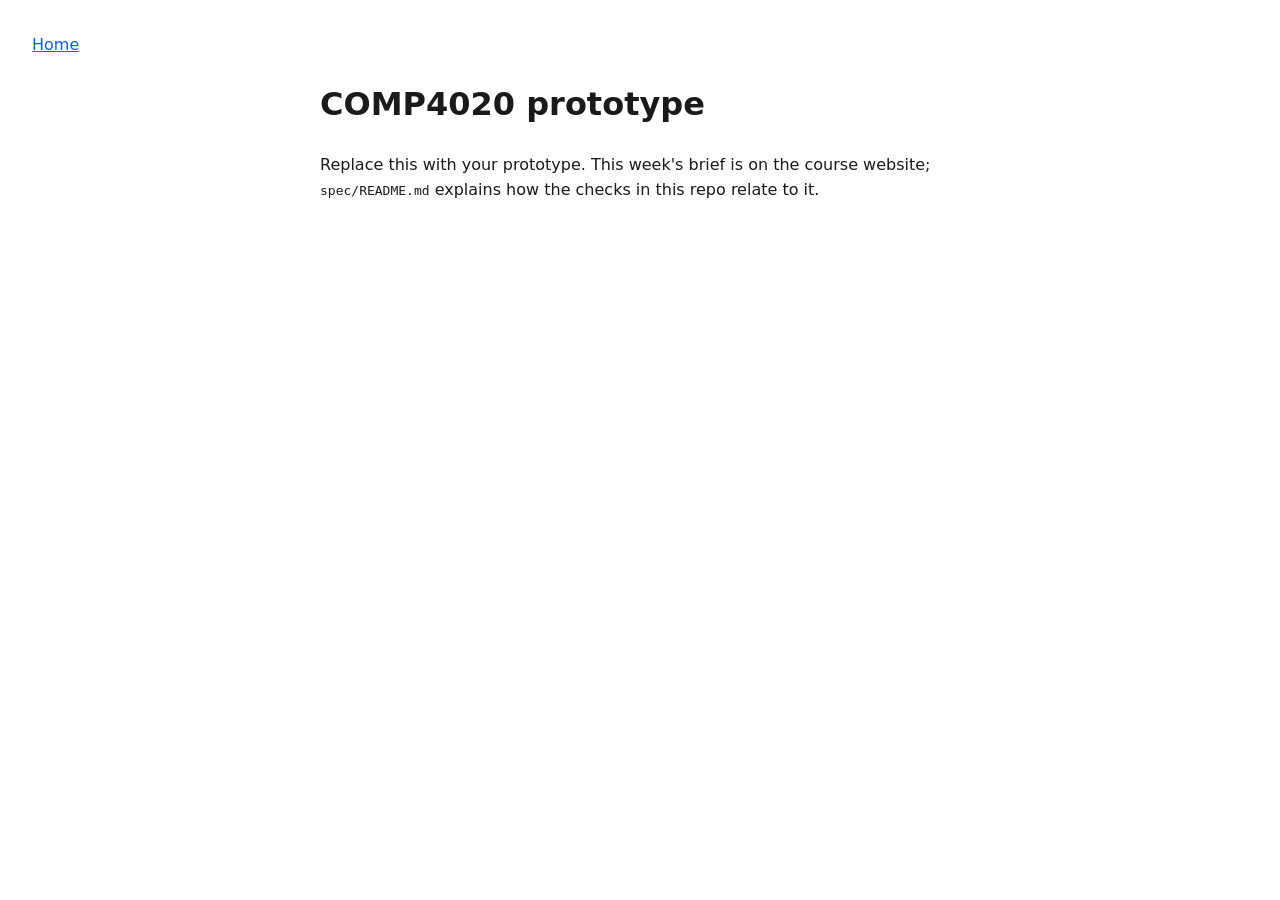
==== index.html @ d7d16288 "Initial commit" ====
<!doctype html>
<html lang="en-AU">
  <head>
    <meta charset="UTF-8" />
    <meta name="viewport" content="width=device-width, initial-scale=1.0" />
    <title>COMP4020 prototype</title>
    <link rel="stylesheet" href="./styles.css" />
  </head>
  <body>
    <header>
      <nav aria-label="Primary">
        <a href="./">Home</a>
      </nav>
    </header>
    <main>
      <h1>COMP4020 prototype</h1>
      <p data-testid="intro">
        Replace this with your prototype. This week's brief is on the course website;
        <code>spec/README.md</code> explains how the checks in this repo relate to it.
      </p>
    </main>
    <script type="module" src="./main.ts"></script>
  </body>
</html>
---- styles.css ----
body {
  margin: 0;
  padding: 2rem;
  font-family: system-ui, sans-serif;
  line-height: 1.6;
  color: #1a1a1a;
}

main {
  max-width: 40rem;
  margin: 0 auto;
}

a {
  color: #0b5fff;
}
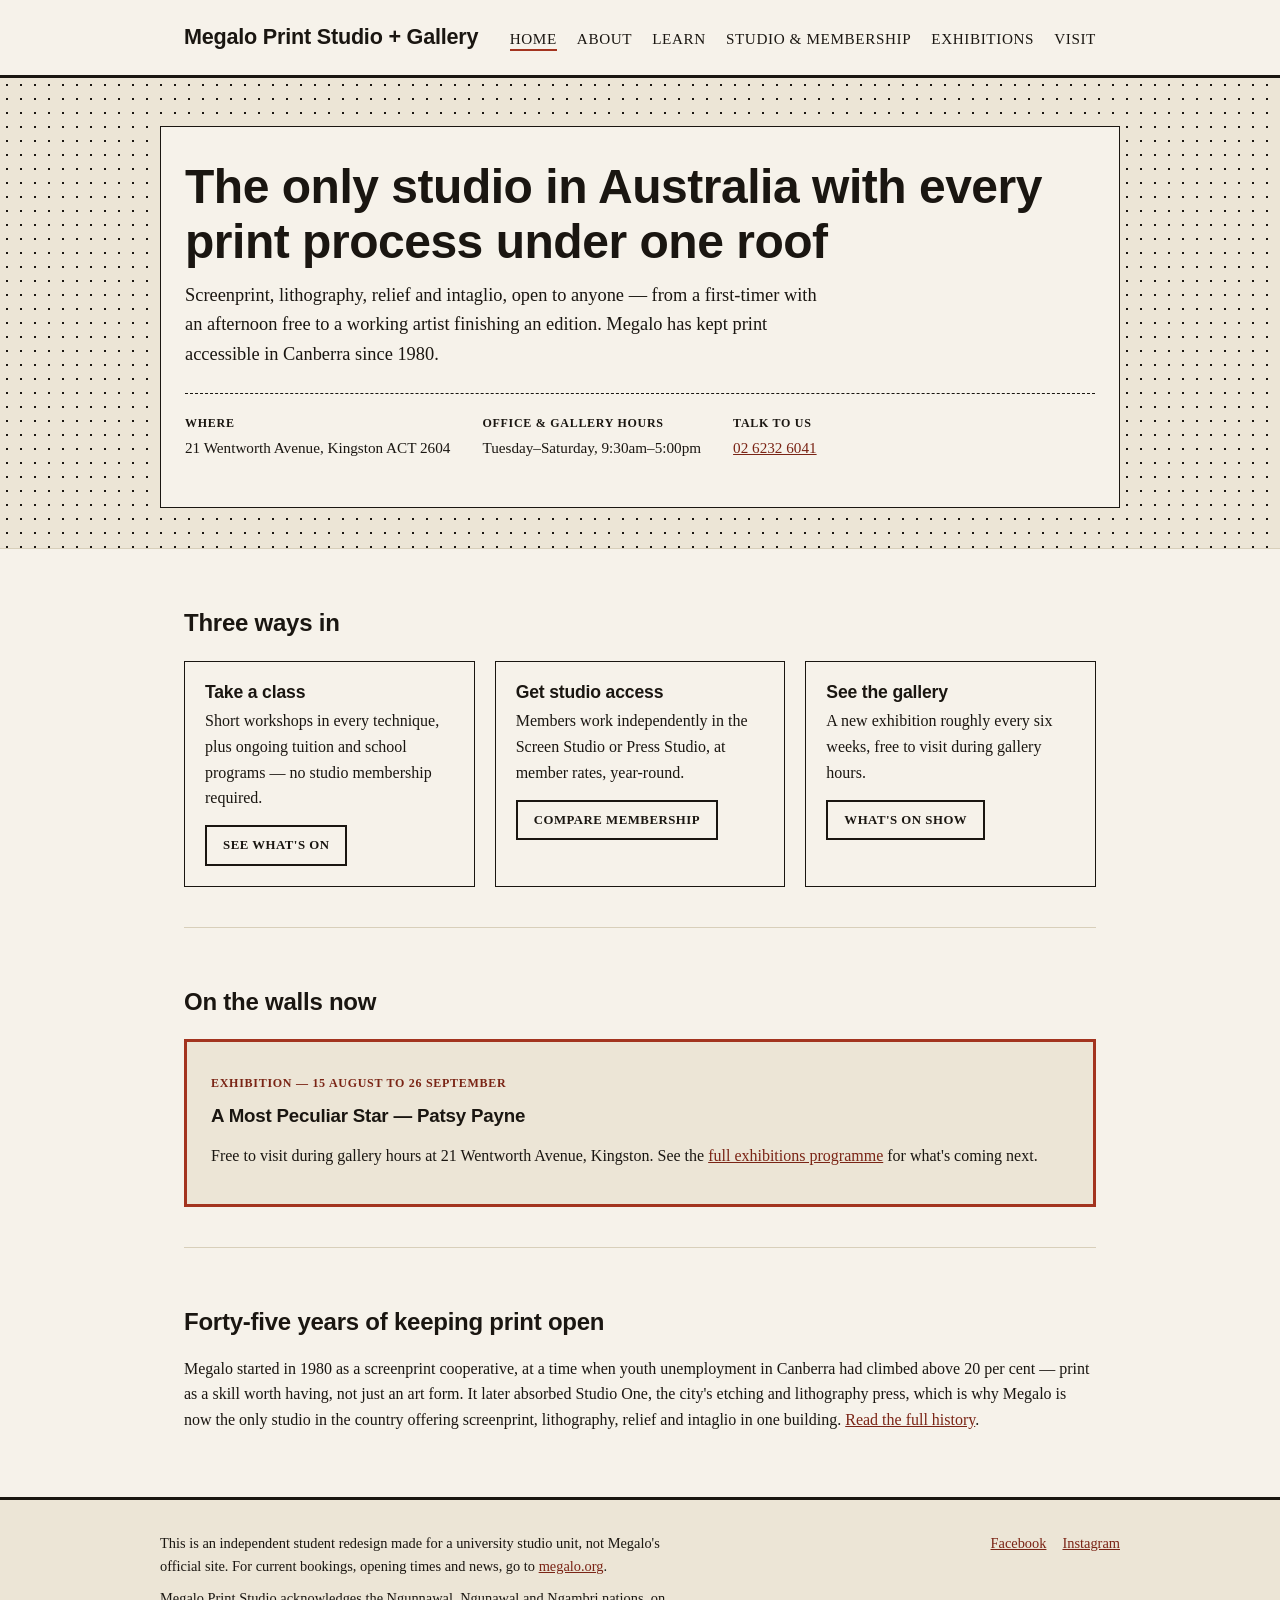
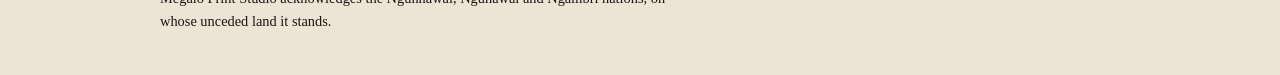
==== commit 68dcd68c: "home+styles: replace starter with Megalo Print Studio redesign Picked Megalo Print Studio + Gallery " ====
--- a/index.html
+++ b/index.html
@@ -3,22 +3,135 @@
   <head>
     <meta charset="UTF-8" />
     <meta name="viewport" content="width=device-width, initial-scale=1.0" />
-    <title>COMP4020 prototype</title>
+    <title>Megalo Print Studio + Gallery — Kingston, Canberra</title>
+    <meta
+      name="description"
+      content="Megalo Print Studio + Gallery is Canberra's open-access print studio: screenprint, lithography, relief and intaglio under one roof since 1980."
+    />
     <link rel="stylesheet" href="./styles.css" />
   </head>
   <body>
     <header>
-      <nav aria-label="Primary">
-        <a href="./">Home</a>
-      </nav>
+      <div class="header-row">
+        <p class="wordmark"><a href="./">Megalo Print Studio + Gallery</a></p>
+        <nav aria-label="Primary">
+          <ul>
+            <li><a href="./" aria-current="page">Home</a></li>
+            <li><a href="./about.html">About</a></li>
+            <li><a href="./learn.html">Learn</a></li>
+            <li><a href="./studio.html">Studio &amp; membership</a></li>
+            <li><a href="./exhibitions.html">Exhibitions</a></li>
+            <li><a href="./visit.html">Visit</a></li>
+          </ul>
+        </nav>
+      </div>
     </header>
+
+    <div class="hero">
+      <div class="hero-inner">
+        <h1>The only studio in Australia with every print process under one roof</h1>
+        <p class="hero-lede">
+          Screenprint, lithography, relief and intaglio, open to anyone —
+          from a first-timer with an afternoon free to a working artist
+          finishing an edition. Megalo has kept print accessible in Canberra
+          since 1980.
+        </p>
+        <dl class="visit-strip">
+          <div>
+            <dt>Where</dt>
+            <dd>21 Wentworth Avenue, Kingston ACT 2604</dd>
+          </div>
+          <div>
+            <dt>Office &amp; gallery hours</dt>
+            <dd>Tuesday&ndash;Saturday, 9:30am&ndash;5:00pm</dd>
+          </div>
+          <div>
+            <dt>Talk to us</dt>
+            <dd><a href="tel:+61262326041">02 6232 6041</a></dd>
+          </div>
+        </dl>
+      </div>
+    </div>
+
     <main>
-      <h1>COMP4020 prototype</h1>
-      <p data-testid="intro">
-        Replace this with your prototype. This week's brief is on the course website;
-        <code>spec/README.md</code> explains how the checks in this repo relate to it.
-      </p>
+      <section aria-labelledby="pathways-heading">
+        <h2 id="pathways-heading">Three ways in</h2>
+        <ul class="pathways">
+          <li class="pathway">
+            <h3>Take a class</h3>
+            <p>
+              Short workshops in every technique, plus ongoing tuition and
+              school programs — no studio membership required.
+            </p>
+            <a class="button" href="./learn.html">See what's on</a>
+          </li>
+          <li class="pathway">
+            <h3>Get studio access</h3>
+            <p>
+              Members work independently in the Screen Studio or Press
+              Studio, at member rates, year-round.
+            </p>
+            <a class="button" href="./studio.html">Compare membership</a>
+          </li>
+          <li class="pathway">
+            <h3>See the gallery</h3>
+            <p>
+              A new exhibition roughly every six weeks, free to visit during
+              gallery hours.
+            </p>
+            <a class="button" href="./exhibitions.html">What's on show</a>
+          </li>
+        </ul>
+      </section>
+
+      <section aria-labelledby="now-heading">
+        <h2 id="now-heading">On the walls now</h2>
+        <div class="exhibition-now">
+          <p class="eyebrow">Exhibition — 15 August to 26 September</p>
+          <h3>A Most Peculiar Star — Patsy Payne</h3>
+          <p>
+            Free to visit during gallery hours at 21 Wentworth Avenue,
+            Kingston. See the
+            <a href="./exhibitions.html">full exhibitions programme</a> for
+            what's coming next.
+          </p>
+        </div>
+      </section>
+
+      <section aria-labelledby="about-heading">
+        <h2 id="about-heading">Forty-five years of keeping print open</h2>
+        <p>
+          Megalo started in 1980 as a screenprint cooperative, at a time
+          when youth unemployment in Canberra had climbed above 20 per cent
+          — print as a skill worth having, not just an art form. It later
+          absorbed Studio One, the city's etching and lithography press,
+          which is why Megalo is now the only studio in the country
+          offering screenprint, lithography, relief and intaglio in one
+          building.
+          <a href="./about.html">Read the full history</a>.
+        </p>
+      </section>
     </main>
-    <script type="module" src="./main.ts"></script>
+
+    <footer>
+      <div class="footer-inner">
+        <div class="footer-note">
+          <p>
+            This is an independent student redesign made for a university
+            studio unit, not Megalo's official site. For current bookings,
+            opening times and news, go to
+            <a href="https://www.megalo.org/">megalo.org</a>.
+          </p>
+          <p>
+            Megalo Print Studio acknowledges the Ngunnawal, Ngunawal and
+            Ngambri nations, on whose unceded land it stands.
+          </p>
+        </div>
+        <div class="footer-social">
+          <a href="https://www.facebook.com/megaloprintstudio/">Facebook</a>
+          <a href="https://www.instagram.com/megaloprintstudio/">Instagram</a>
+        </div>
+      </div>
+    </footer>
   </body>
 </html>
--- a/styles.css
+++ b/styles.css
@@ -1,16 +1,430 @@
+:root {
+  --ink: #1a1611;
+  --paper: #f6f2ea;
+  --paper-dim: #ece5d6;
+  --etch: #a3341f;
+  --etch-dark: #7a2415;
+  --line: #d8cfba;
+  --max: 60rem;
+}
+
+* {
+  box-sizing: border-box;
+}
+
 body {
   margin: 0;
-  padding: 2rem;
-  font-family: system-ui, sans-serif;
+  font-family:
+    "Iowan Old Style", "Palatino Linotype", Georgia, "Noto Serif", serif;
   line-height: 1.6;
-  color: #1a1a1a;
-}
+  color: var(--ink);
+  background: var(--paper);
+}
+
+h1,
+h2,
+h3 {
+  font-family: Charter, "Helvetica Neue", Arial, sans-serif;
+  font-weight: 700;
+  line-height: 1.15;
+  letter-spacing: -0.01em;
+}
+
+a {
+  color: var(--etch-dark);
+}
+
+a:hover {
+  color: var(--etch);
+}
+
+img {
+  max-width: 100%;
+}
+
+.wrap {
+  max-width: var(--max);
+  margin: 0 auto;
+  padding: 0 1.5rem;
+}
+
+/* header */
+
+header {
+  border-bottom: 3px solid var(--ink);
+  background: var(--paper);
+}
+
+.header-row {
+  display: flex;
+  flex-wrap: wrap;
+  align-items: baseline;
+  justify-content: space-between;
+  gap: 0.75rem 1.5rem;
+  padding: 1.25rem 1.5rem;
+  max-width: var(--max);
+  margin: 0 auto;
+}
+
+.wordmark {
+  margin: 0;
+  font-family: Charter, "Helvetica Neue", Arial, sans-serif;
+  font-weight: 700;
+  font-size: 1.35rem;
+  letter-spacing: -0.01em;
+}
+
+.wordmark a {
+  color: var(--ink);
+  text-decoration: none;
+}
+
+nav[aria-label="Primary"] ul {
+  display: flex;
+  flex-wrap: wrap;
+  gap: 0.25rem 1.25rem;
+  margin: 0;
+  padding: 0;
+  list-style: none;
+  font-size: 0.95rem;
+  text-transform: uppercase;
+  letter-spacing: 0.04em;
+}
+
+nav[aria-label="Primary"] a {
+  text-decoration: none;
+  color: var(--ink);
+  border-bottom: 2px solid transparent;
+  padding-bottom: 0.15rem;
+}
+
+nav[aria-label="Primary"] a:hover,
+nav[aria-label="Primary"] a[aria-current="page"] {
+  border-bottom-color: var(--etch);
+  color: var(--ink);
+}
+
+/* hero */
+
+.hero {
+  padding: 3rem 0 2.5rem;
+  background-image: radial-gradient(var(--ink) 1px, transparent 1.5px);
+  background-size: 14px 14px;
+  background-color: var(--paper-dim);
+  border-bottom: 1px solid var(--line);
+}
+
+.hero-inner {
+  max-width: var(--max);
+  margin: 0 auto;
+  padding: 0 1.5rem;
+  background: var(--paper);
+  border: 1px solid var(--ink);
+  padding-top: 2rem;
+  padding-bottom: 2rem;
+}
+
+.hero h1 {
+  font-size: clamp(2rem, 5vw, 3rem);
+  margin: 0 0 0.75rem;
+}
+
+.hero-lede {
+  font-size: 1.15rem;
+  max-width: 40rem;
+  margin: 0;
+}
+
+.visit-strip {
+  display: flex;
+  flex-wrap: wrap;
+  gap: 1rem 2rem;
+  margin-top: 1.5rem;
+  padding-top: 1.25rem;
+  border-top: 1px dashed var(--ink);
+  font-size: 0.95rem;
+}
+
+.visit-strip dt {
+  font-weight: 700;
+  text-transform: uppercase;
+  font-size: 0.75rem;
+  letter-spacing: 0.06em;
+  margin: 0;
+}
+
+.visit-strip dd {
+  margin: 0.15rem 0 0;
+}
+
+/* main content */
 
 main {
-  max-width: 40rem;
+  max-width: var(--max);
   margin: 0 auto;
-}
-
-a {
-  color: #0b5fff;
-}
+  padding: 2.5rem 1.5rem 3rem;
+}
+
+main > section + section {
+  margin-top: 2.5rem;
+  padding-top: 2.5rem;
+  border-top: 1px solid var(--line);
+}
+
+.lede {
+  font-size: 1.1rem;
+}
+
+/* pathway cards */
+
+.pathways {
+  display: grid;
+  grid-template-columns: repeat(auto-fit, minmax(15rem, 1fr));
+  gap: 1.25rem;
+  list-style: none;
+  margin: 1.5rem 0 0;
+  padding: 0;
+}
+
+.pathway {
+  border: 1px solid var(--ink);
+  padding: 1.25rem;
+  background: var(--paper);
+}
+
+.pathway h3 {
+  margin: 0 0 0.4rem;
+  font-size: 1.1rem;
+}
+
+.pathway p {
+  margin: 0 0 0.9rem;
+}
+
+.button {
+  display: inline-block;
+  border: 2px solid var(--ink);
+  padding: 0.5rem 1rem;
+  text-decoration: none;
+  color: var(--ink);
+  font-weight: 700;
+  text-transform: uppercase;
+  font-size: 0.8rem;
+  letter-spacing: 0.04em;
+}
+
+.button:hover {
+  background: var(--ink);
+  color: var(--paper);
+}
+
+/* technique / workshop groups */
+
+.technique-group {
+  margin-bottom: 2rem;
+}
+
+.technique-group h3 {
+  display: inline-block;
+  background: var(--ink);
+  color: var(--paper);
+  padding: 0.15rem 0.6rem;
+  font-size: 0.85rem;
+  text-transform: uppercase;
+  letter-spacing: 0.05em;
+  margin: 0 0 0.75rem;
+}
+
+.workshop-list {
+  list-style: none;
+  margin: 0;
+  padding: 0;
+  display: grid;
+  gap: 1rem;
+}
+
+.workshop {
+  border-left: 4px solid var(--etch);
+  padding: 0.15rem 0 0.15rem 1rem;
+}
+
+.workshop h4 {
+  margin: 0 0 0.2rem;
+  font-size: 1.05rem;
+  font-family: inherit;
+}
+
+.workshop p {
+  margin: 0;
+}
+
+/* membership cards */
+
+.tiers {
+  display: grid;
+  grid-template-columns: repeat(auto-fit, minmax(14rem, 1fr));
+  gap: 1.25rem;
+  list-style: none;
+  margin: 1.5rem 0;
+  padding: 0;
+}
+
+.tier {
+  border: 1px solid var(--ink);
+  padding: 1.25rem;
+}
+
+.tier.tier-featured {
+  border-width: 3px;
+}
+
+.tier h3 {
+  margin: 0 0 0.1rem;
+  font-size: 1.15rem;
+}
+
+.tier .price {
+  font-size: 1.6rem;
+  font-weight: 700;
+  margin: 0 0 0.75rem;
+}
+
+.tier .price span {
+  font-size: 0.85rem;
+  font-weight: 400;
+}
+
+.tier-benefits {
+  margin: 0;
+  padding-left: 1.1rem;
+}
+
+.tier-benefits li {
+  margin-bottom: 0.35rem;
+}
+
+/* facility lists */
+
+.facilities {
+  display: grid;
+  grid-template-columns: repeat(auto-fit, minmax(16rem, 1fr));
+  gap: 1.5rem;
+}
+
+.facility h3 {
+  margin: 0 0 0.4rem;
+}
+
+/* visit page */
+
+.visit-details {
+  display: grid;
+  grid-template-columns: repeat(auto-fit, minmax(12rem, 1fr));
+  gap: 1.5rem;
+  margin: 1.5rem 0;
+}
+
+.visit-details dt {
+  font-weight: 700;
+  text-transform: uppercase;
+  font-size: 0.75rem;
+  letter-spacing: 0.06em;
+  margin: 0 0 0.25rem;
+}
+
+.visit-details dd {
+  margin: 0;
+}
+
+.map-link {
+  display: inline-block;
+  margin-top: 0.5rem;
+}
+
+/* exhibition highlight */
+
+.exhibition-now {
+  border: 3px solid var(--etch);
+  padding: 1.25rem 1.5rem;
+  margin: 1.5rem 0;
+  background: var(--paper-dim);
+}
+
+.exhibition-now .eyebrow {
+  text-transform: uppercase;
+  font-size: 0.75rem;
+  letter-spacing: 0.06em;
+  font-weight: 700;
+  color: var(--etch-dark);
+}
+
+.exhibition-now h3 {
+  margin: 0.2rem 0 0.3rem;
+}
+
+.timeline {
+  list-style: none;
+  margin: 0;
+  padding: 0;
+  border-left: 2px solid var(--line);
+}
+
+.timeline li {
+  position: relative;
+  padding: 0 0 1.1rem 1.25rem;
+}
+
+.timeline li::before {
+  content: "";
+  position: absolute;
+  left: -5px;
+  top: 0.35rem;
+  width: 8px;
+  height: 8px;
+  background: var(--ink);
+  border-radius: 50%;
+}
+
+.timeline .when {
+  font-weight: 700;
+  display: block;
+  font-size: 0.85rem;
+}
+
+/* footer */
+
+footer {
+  border-top: 3px solid var(--ink);
+  background: var(--paper-dim);
+  padding: 2rem 1.5rem;
+  font-size: 0.9rem;
+}
+
+.footer-inner {
+  max-width: var(--max);
+  margin: 0 auto;
+  display: flex;
+  flex-wrap: wrap;
+  justify-content: space-between;
+  gap: 1.5rem 2rem;
+}
+
+.footer-note {
+  max-width: 34rem;
+}
+
+.footer-note p {
+  margin: 0 0 0.6rem;
+}
+
+.footer-social {
+  display: flex;
+  gap: 1rem;
+}
+
+@media (width <= 30rem) {
+  .header-row {
+    flex-direction: column;
+    align-items: flex-start;
+  }
+}
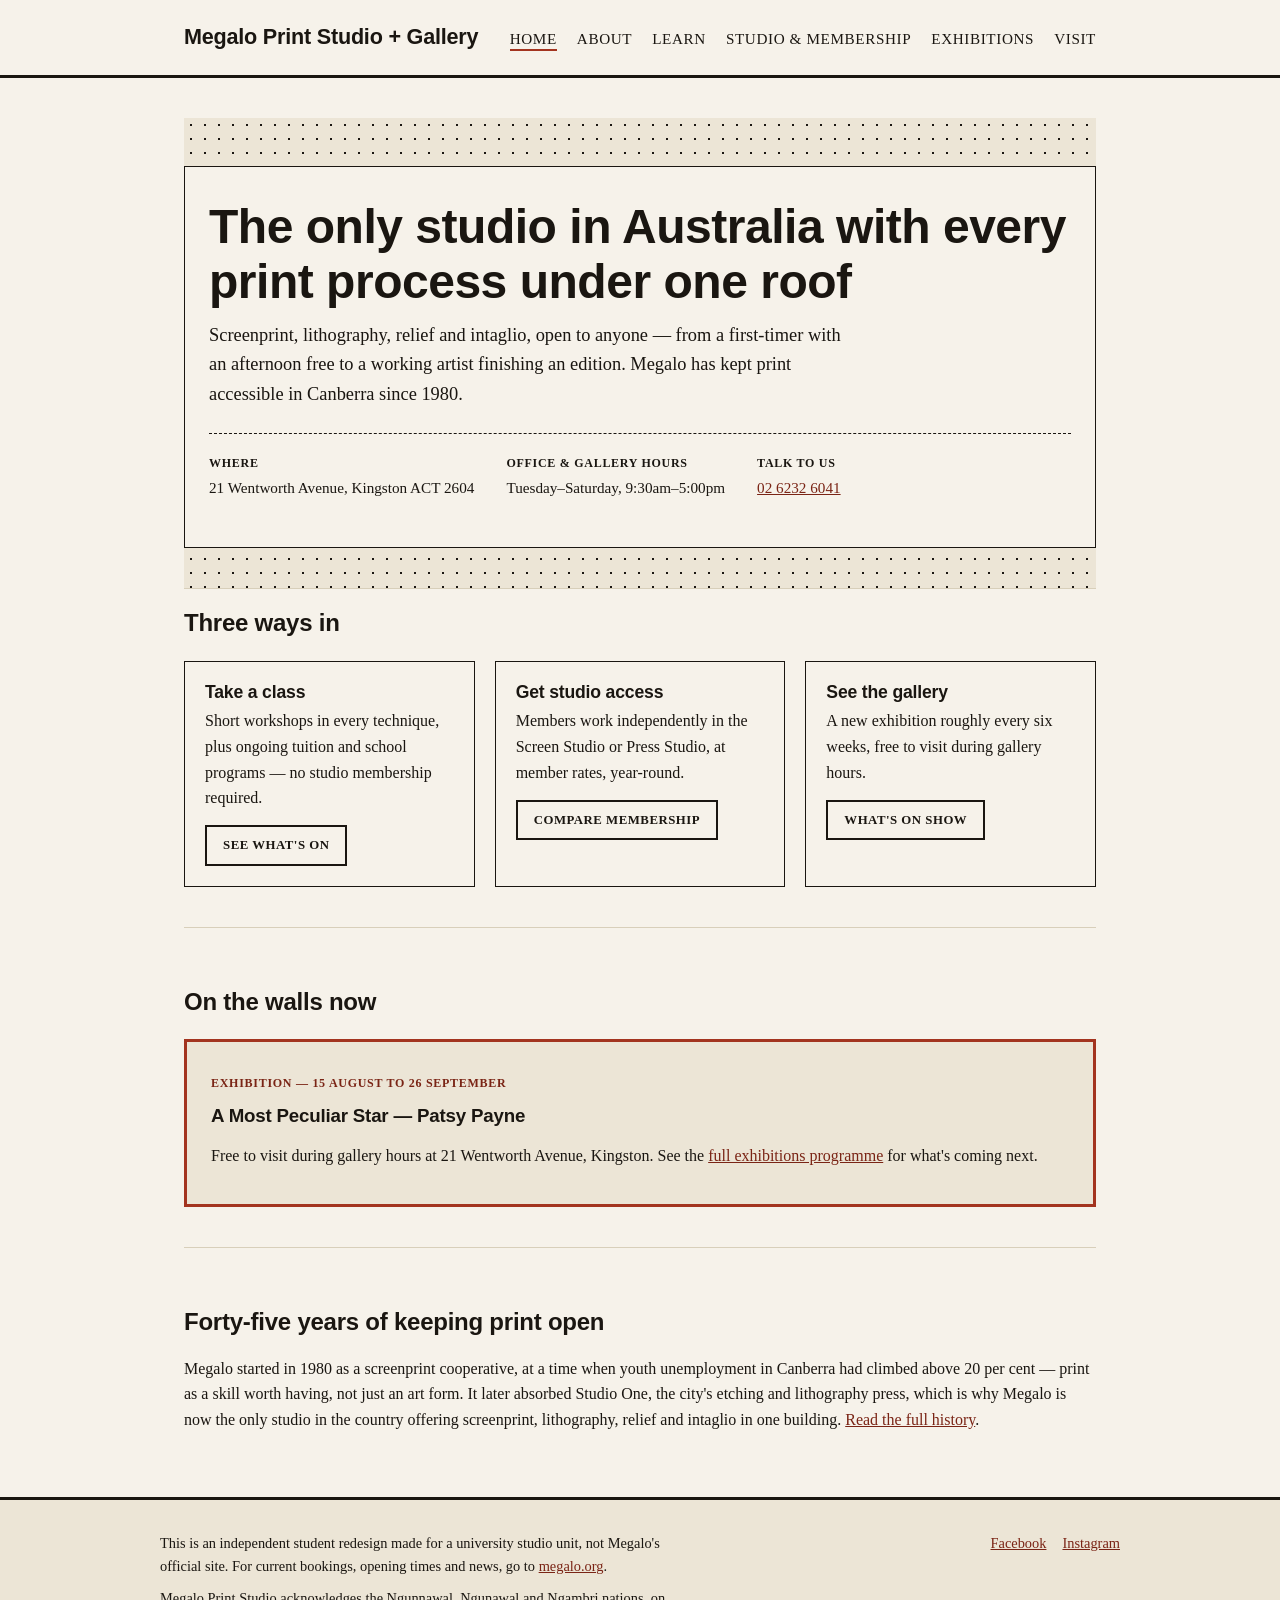
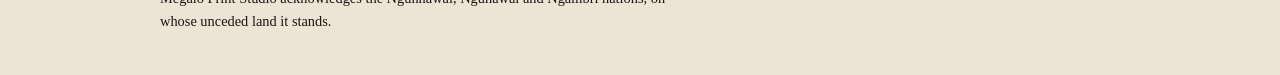
==== commit d613eaff: "home: move the hero into main so it's a landmark region axe-core flagged the .hero div (address, hou" ====
--- a/index.html
+++ b/index.html
@@ -27,33 +27,33 @@
       </div>
     </header>
 
-    <div class="hero">
-      <div class="hero-inner">
-        <h1>The only studio in Australia with every print process under one roof</h1>
-        <p class="hero-lede">
-          Screenprint, lithography, relief and intaglio, open to anyone —
-          from a first-timer with an afternoon free to a working artist
-          finishing an edition. Megalo has kept print accessible in Canberra
-          since 1980.
-        </p>
-        <dl class="visit-strip">
-          <div>
-            <dt>Where</dt>
-            <dd>21 Wentworth Avenue, Kingston ACT 2604</dd>
-          </div>
-          <div>
-            <dt>Office &amp; gallery hours</dt>
-            <dd>Tuesday&ndash;Saturday, 9:30am&ndash;5:00pm</dd>
-          </div>
-          <div>
-            <dt>Talk to us</dt>
-            <dd><a href="tel:+61262326041">02 6232 6041</a></dd>
-          </div>
-        </dl>
+    <main>
+      <div class="hero">
+        <div class="hero-inner">
+          <h1>The only studio in Australia with every print process under one roof</h1>
+          <p class="hero-lede">
+            Screenprint, lithography, relief and intaglio, open to anyone —
+            from a first-timer with an afternoon free to a working artist
+            finishing an edition. Megalo has kept print accessible in Canberra
+            since 1980.
+          </p>
+          <dl class="visit-strip">
+            <div>
+              <dt>Where</dt>
+              <dd>21 Wentworth Avenue, Kingston ACT 2604</dd>
+            </div>
+            <div>
+              <dt>Office &amp; gallery hours</dt>
+              <dd>Tuesday&ndash;Saturday, 9:30am&ndash;5:00pm</dd>
+            </div>
+            <div>
+              <dt>Talk to us</dt>
+              <dd><a href="tel:+61262326041">02&nbsp;6232&nbsp;6041</a></dd>
+            </div>
+          </dl>
+        </div>
       </div>
-    </div>
 
-    <main>
       <section aria-labelledby="pathways-heading">
         <h2 id="pathways-heading">Three ways in</h2>
         <ul class="pathways">
